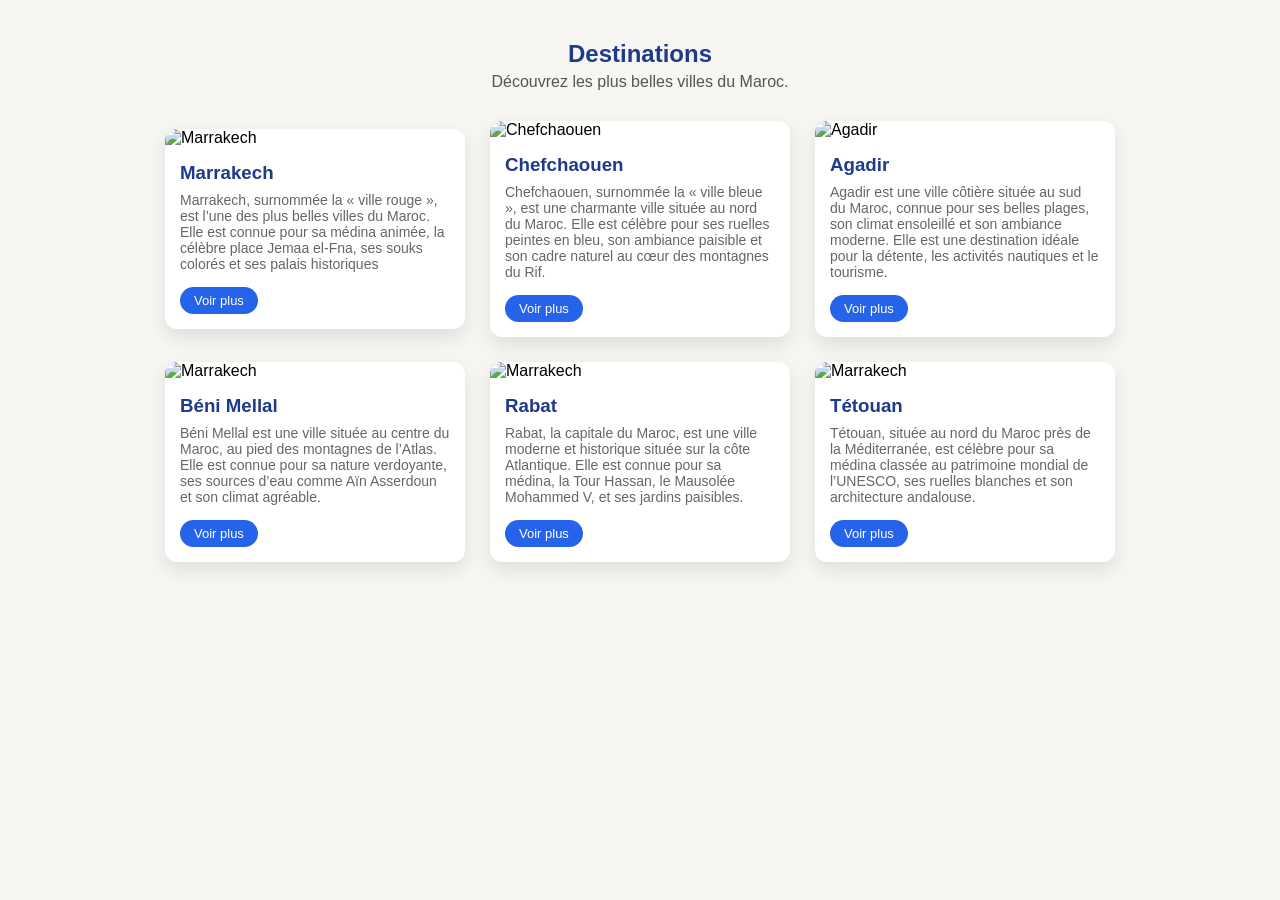
==== destination.html @ d420c32e "create contente of html and css style" ====
<!DOCTYPE html>
<html lang="fr">
<head>
  <meta charset="UTF-8">
  <title>Destinations</title>
  <link rel="stylesheet" href="destination.css">
</head>
<body>

<section class="destinations">
  <h2>Destinations</h2>
  <p class="subtitle">Découvrez les plus belles villes du Maroc.</p>

  <div class="cards">

    <!-- Card 1 -->
    <div class="card">
      <img src="https://i.pinimg.com/1200x/3c/f4/46/3cf446d4226e10e51436417461b921fc.jpg" alt="Marrakech">
      <div class="card-content">
        <h3>Marrakech</h3>
        <p>Marrakech, surnommée la « ville rouge », est l’une des plus belles villes du Maroc. Elle est connue pour sa médina animée, la célèbre place Jemaa el-Fna, ses souks colorés et ses palais historiques</p>
        <div class="card-footer">
          <button class="btn blue">Voir plus</button>
        </div>
      </div>
    </div>

    <!-- Card 2 -->
    <div class="card">
      <img src="https://i.pinimg.com/1200x/3b/2d/86/3b2d8616627a80fee344098222afe039.jpg" alt="Chefchaouen">
      <div class="card-content">
        <h3>Chefchaouen</h3>
        <p>Chefchaouen, surnommée la « ville bleue », est une charmante ville située au nord du Maroc. Elle est célèbre pour ses ruelles peintes en bleu, son ambiance paisible et son cadre naturel au cœur des montagnes du Rif.</p>
        <div class="card-footer">
          <button class="btn blue">Voir plus</button>
        </div>
      </div>
    </div>

    <!-- Card 3 -->
    <div class="card">
      <img src="https://i.pinimg.com/1200x/26/5e/0f/265e0f245bd1a801e289e5feec3fbb2e.jpg" alt="Agadir">
      <div class="card-content">
        <h3>Agadir</h3>
        <p>Agadir est une ville côtière située au sud du Maroc, connue pour ses belles plages, son climat ensoleillé et son ambiance moderne. Elle est une destination idéale pour la détente, les activités nautiques et le tourisme.</p>
        <div class="card-footer">
          <button class="btn blue">Voir plus</button>
        </div>
      </div>
    </div>
        <!-- Card 4 -->
    <div class="card">
      <img src="https://i.pinimg.com/1200x/5e/48/9f/5e489fa43fdaec6bc08195e0cb018854.jpg" alt="Marrakech">
      <div class="card-content">
        <h3>Béni Mellal</h3>
        <p>Béni Mellal est une ville située au centre du Maroc, au pied des montagnes de l’Atlas. Elle est connue pour sa nature verdoyante, ses sources d’eau comme Aïn Asserdoun et son climat agréable.</p>
        <div class="card-footer">
          <button class="btn blue">Voir plus</button>
        </div>
      </div>
    </div>
    <!-- crad 5 -->
        <div class="card">
      <img src="https://i.pinimg.com/1200x/ef/87/af/ef87afa5623f908f15ac6c4cedeae039.jpg" alt="Marrakech">
      <div class="card-content">
        <h3>Rabat</h3>
        <p>Rabat, la capitale du Maroc, est une ville moderne et historique située sur la côte Atlantique. Elle est connue pour sa médina, la Tour Hassan, le Mausolée Mohammed V, et ses jardins paisibles.</p>
        <div class="card-footer">
          <button class="btn blue">Voir plus</button>
        </div>
      </div>
    </div>
    <!-- card 6 -->
        <div class="card">
      <img src="https://i.pinimg.com/1200x/75/d3/9d/75d39d7845c890193401f53dd0d7910c.jpg" alt="Marrakech">
      <div class="card-content">
        <h3>Tétouan</h3>
        <p>Tétouan, située au nord du Maroc près de la Méditerranée, est célèbre pour sa médina classée au patrimoine mondial de l’UNESCO, ses ruelles blanches et son architecture andalouse.</p>
        <div class="card-footer">
          <button class="btn blue">Voir plus</button>
        </div>
      </div>
    </div>
  </div>
  
</section>

</body>
</html>
---- destination.css ----
* {
  margin: 0;
  padding: 0;
  box-sizing: border-box;
  font-family: Arial, sans-serif;
}

body {
  background: #f8f6f2;
  padding: 40px;
}

.destinations h2 {
    display: flex;
    justify-content: center;
  color: #1e3a8a;
  margin-bottom: 5px;
}

.subtitle {
    display: flex;
    justify-content: center;
  color: #555;
  margin-bottom: 30px;
}

.cards {
  display: flex;
  align-items: center;
  justify-content: center;
  gap: 25px;
  flex-wrap: wrap;
}

.card {
  background: #fff;
  width: 300px;
  border-radius: 12px;
  overflow: hidden;
  box-shadow: 0 8px 20px rgba(0,0,0,0.1);
}

.card img {
  width: 100%;
  height: 180px;
  object-fit: cover;
}

.card-content {
  padding: 15px;
}

.card-content h3 {
  color: #1e3a8a;
  margin-bottom: 8px;
}

.card-content p {
  font-size: 14px;
  color: #666;
  margin-bottom: 15px;
}

.card-footer {
  display: flex;
  align-items: center;
  gap: 10px;
}

.btn {
  border: none;
  padding: 6px 14px;
  border-radius: 20px;
  color: #fff;
  font-size: 13px;
  cursor: pointer;
}

.btn.blue {
  background: #2563eb;
}


.card-footer a {
  font-size: 13px;
  color: #2563eb;
  text-decoration: none;
}
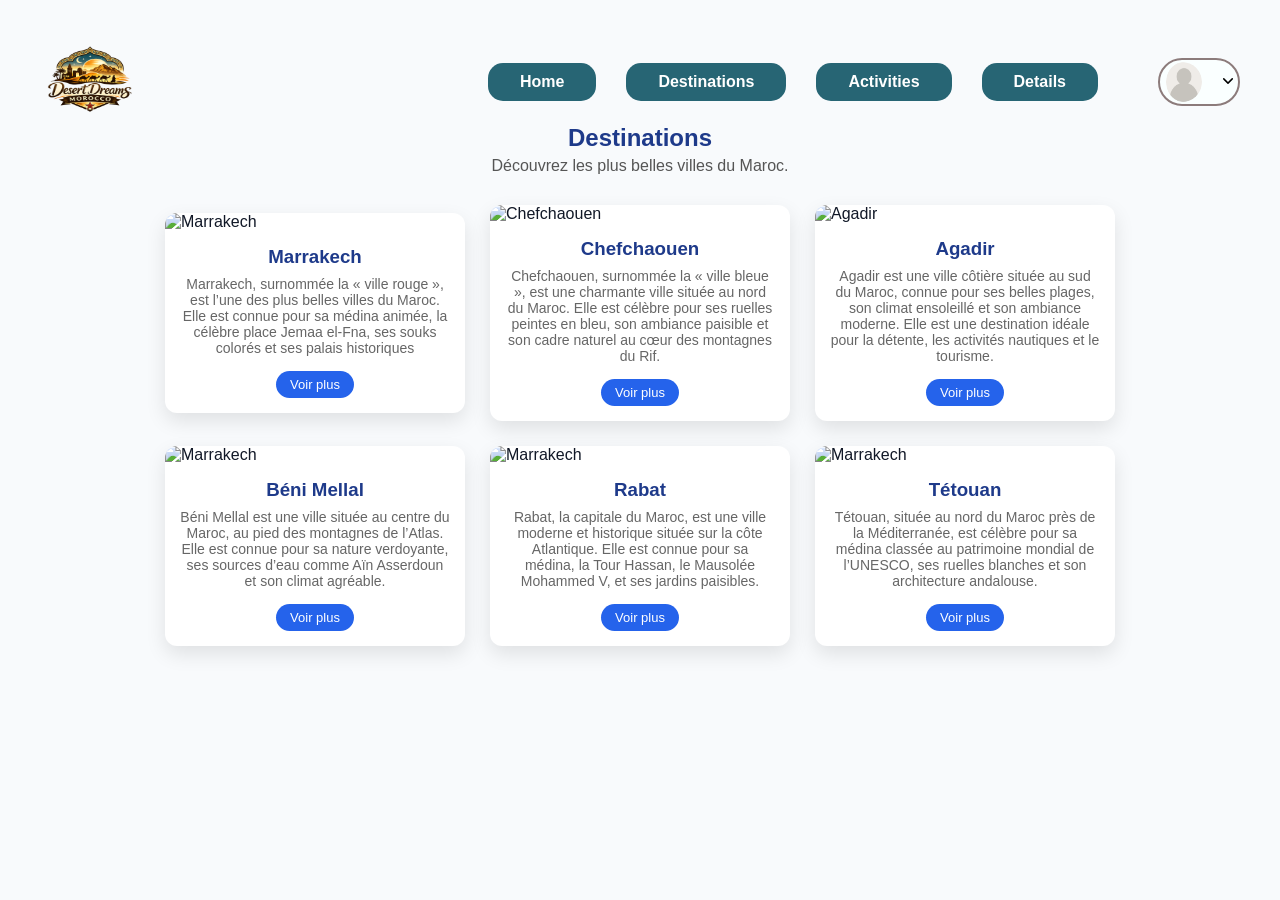
==== commit 464e89f1: "creation de nav bar" ====
--- a/destination.html
+++ b/destination.html
@@ -6,6 +6,68 @@
   <link rel="stylesheet" href="destination.css">
 </head>
 <body>
+  <!-- header -->
+  <header>
+      <div class="left_header">
+        <div class="morocco-logo">
+          <img src="image/newlogo.png" alt="logotourist" />
+        </div>
+      </div>
+      <div class="righ_header">
+        <div class="center">
+          <ul>
+            <li><a href="#">Home</a></li>
+            <li><a href="#">Destinations</a></li>
+            <li><a href="#">Activities</a></li>
+            <li><a href="#">Details</a></li>
+          </ul>
+        </div>
+        <div class="profilUser" style="background-color: rgb(250, 255, 255);">
+          <button type="button" class="icons">
+            <img src="image/user.png" alt="user" />
+            <svg
+              viewBox="0 0 48 48"
+              fill="none"
+              class="avatarIcon__TCd7 md__qDd_ amp-block"
+            >
+              <circle
+                cx="24"
+                cy="24"
+                r="24"
+                fill="var(--viator-color-neutral-70)"
+              ></circle>
+              <path
+                d="M42.132 39.782c-3.53-6.346-10.305-10.64-18.082-10.64-7.851 0-14.6 4.228-18.101 10.674.081-.148-.034.061 0 0C10.333 44.878 16.76 48 24.05 48c7.213 0 13.683-3.182 18.082-8.218z"
+                fill="var(--viator-color-white)"
+              ></path>
+              <circle
+                cx="24"
+                cy="17.357"
+                r="10.5"
+                fill="var(--viator-color-white)"
+              ></circle>
+            </svg>
+          </button>
+          <button
+            data-automation="discover-button"
+            type="button"
+            name="description"
+            class="icon1"
+          >
+            <svg width="16" height="16">
+              <path
+                d="M11.72 5.34a.75.75 0 111.06 1.06l-4.25 4.26c-.3.29-.77.29-1.06 0L3.22 6.4a.75.75 0 011.06-1.06L8 9.06l3.72-3.72z"
+              ></path>
+            </svg>
+          </button>
+        </div>
+      </div>
+      <div class="clickDiv" style="display: none">
+        <button type="button" class="sign-in">Sign In</button>
+        <button type="button" class="sign-up">SignUp</button>
+      </div>
+    </header>
+    <!-- ================ -->
 
 <section class="destinations">
   <h2>Destinations</h2>
--- a/destination.css
+++ b/destination.css
@@ -10,10 +10,214 @@
   background: #f8f6f2;
   padding: 40px;
 }
+/* header */
+* {
+  padding: 0%;
+  margin: 0%;
+}
+body {
+  font-family:
+    system-ui,
+    -apple-system,
+    BlinkMacSystemFont,
+    "Segoe UI",
+    Roboto,
+    Oxygen,
+    Ubuntu,
+    Cantarell,
+    "Open Sans",
+    "Helvetica Neue",
+    sans-serif;
+  background: #f8fafc;
+  color: #111827;
+}
+header {
+  display: flex;
+  justify-content: space-between;
+}
+.all-container {
+  width: 100%;
+  background-image: url("https://images.unsplash.com/photo-1507525428034-b723cf961d3e");
+  background-position: center;
+  background-repeat: no-repeat;
+  background-size: cover;
+  justify-content: center;
+  position: relative;
+  height: 100vh;
+  position: absolute;
+  transform: translate(-50%, -50%);
+  top: 50%;
+  left: 50%;
+  text-align: center;
+}
+.all-container nav {
+  width: 100%;
+  height: 60%;
+  align-items: flex-start;
+}
+nav h1 {
+  color: white;
+  font-size: 50px;
+}
+
+header .left_header,
+.right_header {
+  display: flex;
+  align-items: center;
+}
+header .center ul {
+  display: flex;
+  gap: 30px;
+  list-style-type: none;
+  text-decoration: none;
+  justify-content: end;
+}
+header .center ul li {
+  background-color: #276574;
+  padding: 10px 15px;
+  border-radius: 15px;
+}
+header .center ul li a {
+  margin: 0px 2px;
+  padding: 10px 15px;
+  text-decoration: none;
+  font-weight: 600;
+  color: white;
+
+  justify-content: space-between;
+}
+header .center ul li:hover,
+header .center ul li a:hover {
+  background-color: #f1f5f9;
+  color: black;
+}
+
+svg {
+  cursor: pointer;
+}
+.left_header .morocco-logo img {
+  width: 100px;
+  height: 80px;
+  border-radius: 50%;
+  margin: 0;
+}
+.righ_header {
+  display: flex;
+  align-items: center;
+  gap: 60px;
+}
+
+.righ_header > div {
+  display: flex;
+  align-items: center;
+  gap: 14px;
+}
+.righ_header button {
+  background: transparent;
+  border: none;
+  cursor: pointer;
+  padding: 6px;
+  border-radius: 50%;
+}
+.profilUser {
+  border: 2px solid rgb(140, 123, 123);
+  background: transparent;
+  cursor: pointer;
+  border-radius: 999px;
+}
+.profilUser button {
+  background: transparent;
+  border-radius: 999px;
+  cursor: pointer;
+  padding: 2px 2px;
+}
+.profilUser:hover {
+  background: #f1f5f9;
+}
+
+.icon {
+  fill: #111827;
+}
+button.icons {
+  display: flex;
+  align-items: center;
+}
+button.icons img {
+  width: 40px;
+  height: 40px;
+  border-radius: 50%;
+  padding-left: 4px;
+}
+#menu-icon {
+  display: none;
+}
+@media (max-width: 768px) {
+  header {
+    gap: 10px;
+    display: flex;
+  }
+  header > div {
+    gap: 20px;
+  }
+  header .discoverbutton,
+  header .icon1 {
+    display: none;
+  }
+  #menu-icon {
+    display: block;
+    font-size: 30px;
+  }
+  .inputGroup.labelinput,
+  .search-btn {
+    display: none;
+  }
+  .profilUser {
+    border: none;
+  }
+}
+.clickDiv {
+  position: absolute;
+  top: 70px;
+  right: 24px;
+  width: 200px;
+  background: none;
+  border-radius: 14px;
+  box-shadow: 0 12px 32px rgba(0, 0, 0, 0.15);
+  display: none;
+  flex-direction: column;
+  z-index: 999;
+}
+
+.clickDiv a {
+  padding: 12px 16px;
+  font-size: 14px;
+  font-weight: 500;
+  text-decoration: none;
+  color: #111827;
+  text-align: center;
+}
+
+.clickDiv a:hover {
+  background: #f1f5f9;
+}
+header .clickDiv .sign-up,
+.sign-in {
+  background-color: #276574;
+  color: white;
+  font-weight: 700;
+  padding: 10px 3rem;
+  text-align: center;
+  margin: 5px 1rem;
+  display: flex;
+  justify-content: center;
+  border-radius: 20px;
+  border: none;
+}
+/* ========== */
 
 .destinations h2 {
-    display: flex;
-    justify-content: center;
+  display: flex;
+  justify-content: center;
   color: #1e3a8a;
   margin-bottom: 5px;
 }
@@ -52,11 +256,15 @@
 }
 
 .card-content h3 {
+  display: flex;
+  justify-content: center;
   color: #1e3a8a;
   margin-bottom: 8px;
 }
 
 .card-content p {
+
+  text-align: center;
   font-size: 14px;
   color: #666;
   margin-bottom: 15px;
@@ -65,6 +273,7 @@
 .card-footer {
   display: flex;
   align-items: center;
+  justify-content: center;
   gap: 10px;
 }
 
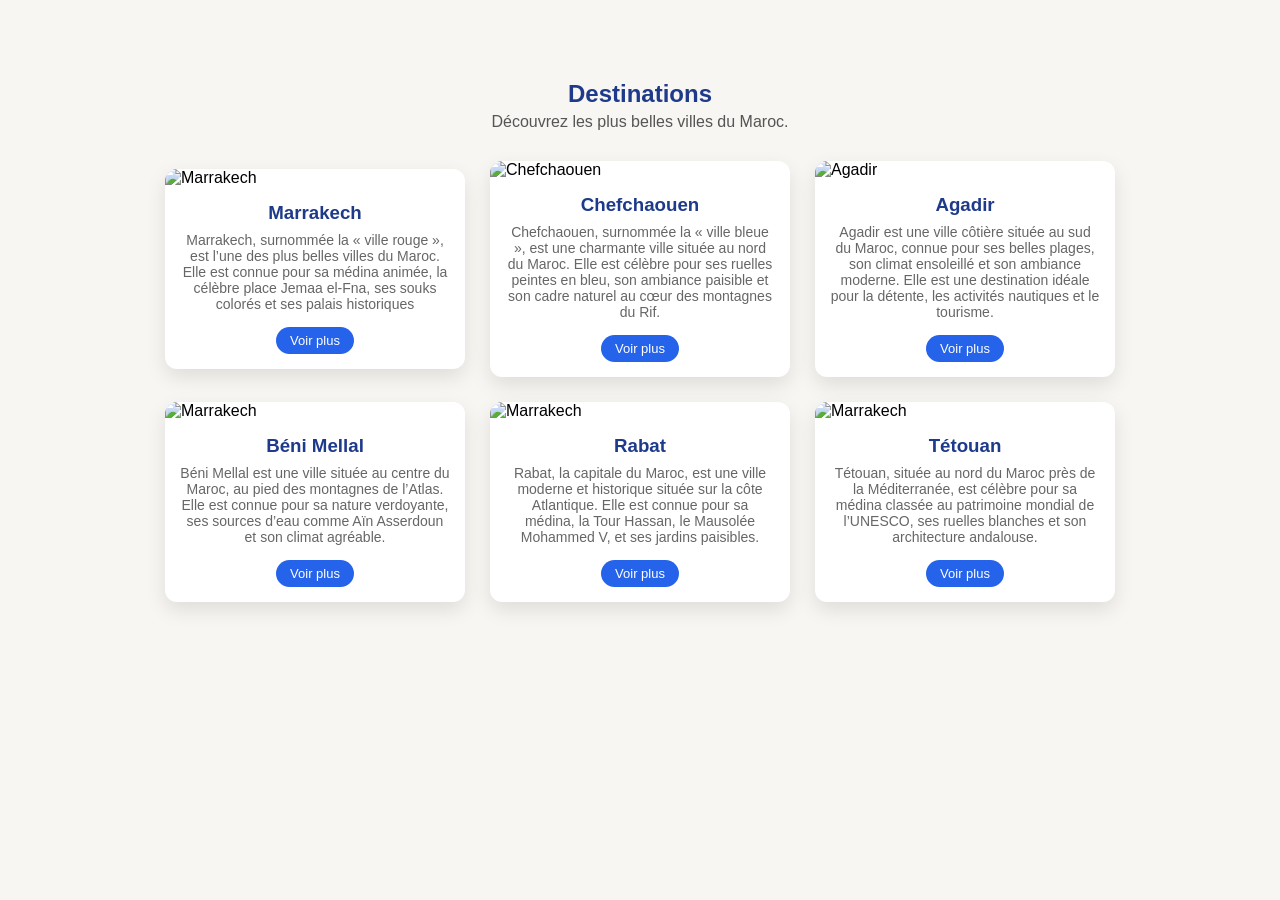
==== commit 476ebd7e: "sippremer le nav bare" ====
--- a/destination.html
+++ b/destination.html
@@ -7,66 +7,7 @@
 </head>
 <body>
   <!-- header -->
-  <header>
-      <div class="left_header">
-        <div class="morocco-logo">
-          <img src="image/newlogo.png" alt="logotourist" />
-        </div>
-      </div>
-      <div class="righ_header">
-        <div class="center">
-          <ul>
-            <li><a href="#">Home</a></li>
-            <li><a href="#">Destinations</a></li>
-            <li><a href="#">Activities</a></li>
-            <li><a href="#">Details</a></li>
-          </ul>
-        </div>
-        <div class="profilUser" style="background-color: rgb(250, 255, 255);">
-          <button type="button" class="icons">
-            <img src="image/user.png" alt="user" />
-            <svg
-              viewBox="0 0 48 48"
-              fill="none"
-              class="avatarIcon__TCd7 md__qDd_ amp-block"
-            >
-              <circle
-                cx="24"
-                cy="24"
-                r="24"
-                fill="var(--viator-color-neutral-70)"
-              ></circle>
-              <path
-                d="M42.132 39.782c-3.53-6.346-10.305-10.64-18.082-10.64-7.851 0-14.6 4.228-18.101 10.674.081-.148-.034.061 0 0C10.333 44.878 16.76 48 24.05 48c7.213 0 13.683-3.182 18.082-8.218z"
-                fill="var(--viator-color-white)"
-              ></path>
-              <circle
-                cx="24"
-                cy="17.357"
-                r="10.5"
-                fill="var(--viator-color-white)"
-              ></circle>
-            </svg>
-          </button>
-          <button
-            data-automation="discover-button"
-            type="button"
-            name="description"
-            class="icon1"
-          >
-            <svg width="16" height="16">
-              <path
-                d="M11.72 5.34a.75.75 0 111.06 1.06l-4.25 4.26c-.3.29-.77.29-1.06 0L3.22 6.4a.75.75 0 011.06-1.06L8 9.06l3.72-3.72z"
-              ></path>
-            </svg>
-          </button>
-        </div>
-      </div>
-      <div class="clickDiv" style="display: none">
-        <button type="button" class="sign-in">Sign In</button>
-        <button type="button" class="sign-up">SignUp</button>
-      </div>
-    </header>
+
     <!-- ================ -->
 
 <section class="destinations">
--- a/destination.css
+++ b/destination.css
@@ -11,211 +11,11 @@
   padding: 40px;
 }
 /* header */
-* {
-  padding: 0%;
-  margin: 0%;
-}
-body {
-  font-family:
-    system-ui,
-    -apple-system,
-    BlinkMacSystemFont,
-    "Segoe UI",
-    Roboto,
-    Oxygen,
-    Ubuntu,
-    Cantarell,
-    "Open Sans",
-    "Helvetica Neue",
-    sans-serif;
-  background: #f8fafc;
-  color: #111827;
-}
-header {
-  display: flex;
-  justify-content: space-between;
-}
-.all-container {
-  width: 100%;
-  background-image: url("https://images.unsplash.com/photo-1507525428034-b723cf961d3e");
-  background-position: center;
-  background-repeat: no-repeat;
-  background-size: cover;
-  justify-content: center;
-  position: relative;
-  height: 100vh;
-  position: absolute;
-  transform: translate(-50%, -50%);
-  top: 50%;
-  left: 50%;
-  text-align: center;
-}
-.all-container nav {
-  width: 100%;
-  height: 60%;
-  align-items: flex-start;
-}
-nav h1 {
-  color: white;
-  font-size: 50px;
-}
 
-header .left_header,
-.right_header {
-  display: flex;
-  align-items: center;
-}
-header .center ul {
-  display: flex;
-  gap: 30px;
-  list-style-type: none;
-  text-decoration: none;
-  justify-content: end;
-}
-header .center ul li {
-  background-color: #276574;
-  padding: 10px 15px;
-  border-radius: 15px;
-}
-header .center ul li a {
-  margin: 0px 2px;
-  padding: 10px 15px;
-  text-decoration: none;
-  font-weight: 600;
-  color: white;
-
-  justify-content: space-between;
-}
-header .center ul li:hover,
-header .center ul li a:hover {
-  background-color: #f1f5f9;
-  color: black;
-}
-
-svg {
-  cursor: pointer;
-}
-.left_header .morocco-logo img {
-  width: 100px;
-  height: 80px;
-  border-radius: 50%;
-  margin: 0;
-}
-.righ_header {
-  display: flex;
-  align-items: center;
-  gap: 60px;
-}
-
-.righ_header > div {
-  display: flex;
-  align-items: center;
-  gap: 14px;
-}
-.righ_header button {
-  background: transparent;
-  border: none;
-  cursor: pointer;
-  padding: 6px;
-  border-radius: 50%;
-}
-.profilUser {
-  border: 2px solid rgb(140, 123, 123);
-  background: transparent;
-  cursor: pointer;
-  border-radius: 999px;
-}
-.profilUser button {
-  background: transparent;
-  border-radius: 999px;
-  cursor: pointer;
-  padding: 2px 2px;
-}
-.profilUser:hover {
-  background: #f1f5f9;
-}
-
-.icon {
-  fill: #111827;
-}
-button.icons {
-  display: flex;
-  align-items: center;
-}
-button.icons img {
-  width: 40px;
-  height: 40px;
-  border-radius: 50%;
-  padding-left: 4px;
-}
-#menu-icon {
-  display: none;
-}
-@media (max-width: 768px) {
-  header {
-    gap: 10px;
-    display: flex;
-  }
-  header > div {
-    gap: 20px;
-  }
-  header .discoverbutton,
-  header .icon1 {
-    display: none;
-  }
-  #menu-icon {
-    display: block;
-    font-size: 30px;
-  }
-  .inputGroup.labelinput,
-  .search-btn {
-    display: none;
-  }
-  .profilUser {
-    border: none;
-  }
-}
-.clickDiv {
-  position: absolute;
-  top: 70px;
-  right: 24px;
-  width: 200px;
-  background: none;
-  border-radius: 14px;
-  box-shadow: 0 12px 32px rgba(0, 0, 0, 0.15);
-  display: none;
-  flex-direction: column;
-  z-index: 999;
-}
-
-.clickDiv a {
-  padding: 12px 16px;
-  font-size: 14px;
-  font-weight: 500;
-  text-decoration: none;
-  color: #111827;
-  text-align: center;
-}
-
-.clickDiv a:hover {
-  background: #f1f5f9;
-}
-header .clickDiv .sign-up,
-.sign-in {
-  background-color: #276574;
-  color: white;
-  font-weight: 700;
-  padding: 10px 3rem;
-  text-align: center;
-  margin: 5px 1rem;
-  display: flex;
-  justify-content: center;
-  border-radius: 20px;
-  border: none;
-}
 /* ========== */
 
 .destinations h2 {
+  margin-top: 40px;
   display: flex;
   justify-content: center;
   color: #1e3a8a;
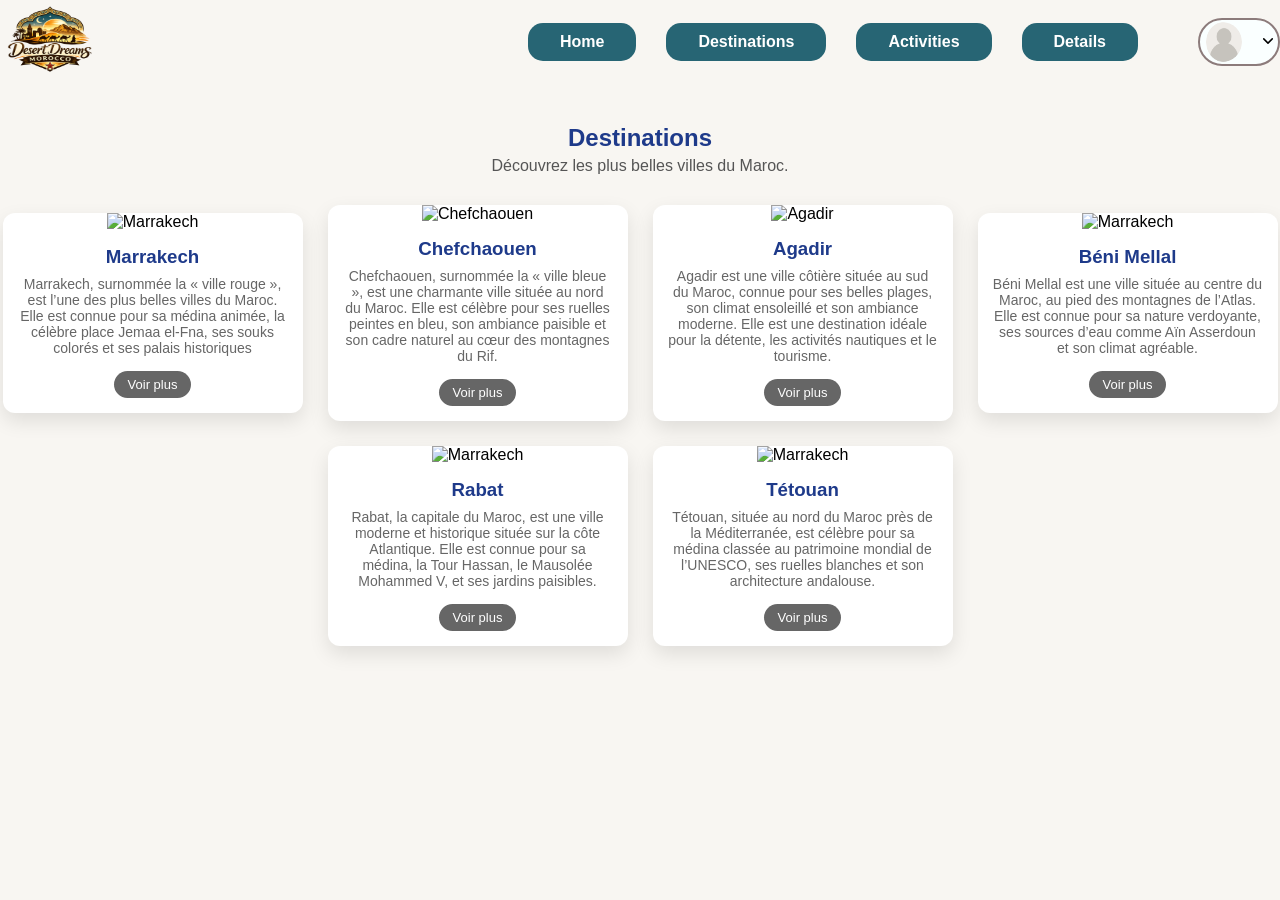
==== commit 05d44318: "modifier le header" ====
--- a/destination.html
+++ b/destination.html
@@ -7,6 +7,67 @@
 </head>
 <body>
   <!-- header -->
+    <div class="all-container">
+    <header>
+      <div class="left_header">
+        <div class="morocco-logo">
+          <img src="image/newlogo.png" alt="logotourist" />
+        </div>
+      </div>
+      <div class="righ_header">
+        <div class="center">
+          <ul>
+            <li><a href="#">Home</a></li>
+            <li><a href="#">Destinations</a></li>
+            <li><a href="#">Activities</a></li>
+            <li><a href="#">Details</a></li>
+          </ul>
+        </div>
+        <div class="profilUser" style="background-color: rgb(250, 255, 255);">
+          <button type="button" class="icons">
+            <img src="image/user.png" alt="user" />
+            <svg
+              viewBox="0 0 48 48"
+              fill="none"
+              class="avatarIcon__TCd7 md__qDd_ amp-block"
+            >
+              <circle
+                cx="24"
+                cy="24"
+                r="24"
+                fill="var(--viator-color-neutral-70)"
+              ></circle>
+              <path
+                d="M42.132 39.782c-3.53-6.346-10.305-10.64-18.082-10.64-7.851 0-14.6 4.228-18.101 10.674.081-.148-.034.061 0 0C10.333 44.878 16.76 48 24.05 48c7.213 0 13.683-3.182 18.082-8.218z"
+                fill="var(--viator-color-white)"
+              ></path>
+              <circle
+                cx="24"
+                cy="17.357"
+                r="10.5"
+                fill="var(--viator-color-white)"
+              ></circle>
+            </svg>
+          </button>
+          <button
+            data-automation="discover-button"
+            type="button"
+            name="description"
+            class="icon1"
+          >
+            <svg width="16" height="16">
+              <path
+                d="M11.72 5.34a.75.75 0 111.06 1.06l-4.25 4.26c-.3.29-.77.29-1.06 0L3.22 6.4a.75.75 0 011.06-1.06L8 9.06l3.72-3.72z"
+              ></path>
+            </svg>
+          </button>
+        </div>
+      </div>
+      <div class="clickDiv" style="display: none">
+        <button type="button" class="sign-in"><a href="signIn.html">Sign In</a></button>
+        <button type="button" class="sign-up"><a href="signUp.html">SignUp</a></button>
+      </div>
+    </header>
 
     <!-- ================ -->
 
@@ -23,7 +84,7 @@
         <h3>Marrakech</h3>
         <p>Marrakech, surnommée la « ville rouge », est l’une des plus belles villes du Maroc. Elle est connue pour sa médina animée, la célèbre place Jemaa el-Fna, ses souks colorés et ses palais historiques</p>
         <div class="card-footer">
-          <button class="btn blue">Voir plus</button>
+          <button class="btn green">Voir plus</button>
         </div>
       </div>
     </div>
@@ -35,7 +96,7 @@
         <h3>Chefchaouen</h3>
         <p>Chefchaouen, surnommée la « ville bleue », est une charmante ville située au nord du Maroc. Elle est célèbre pour ses ruelles peintes en bleu, son ambiance paisible et son cadre naturel au cœur des montagnes du Rif.</p>
         <div class="card-footer">
-          <button class="btn blue">Voir plus</button>
+          <button class="btn green">Voir plus</button>
         </div>
       </div>
     </div>
@@ -47,7 +108,7 @@
         <h3>Agadir</h3>
         <p>Agadir est une ville côtière située au sud du Maroc, connue pour ses belles plages, son climat ensoleillé et son ambiance moderne. Elle est une destination idéale pour la détente, les activités nautiques et le tourisme.</p>
         <div class="card-footer">
-          <button class="btn blue">Voir plus</button>
+          <button class="btn green">Voir plus</button>
         </div>
       </div>
     </div>
@@ -58,7 +119,7 @@
         <h3>Béni Mellal</h3>
         <p>Béni Mellal est une ville située au centre du Maroc, au pied des montagnes de l’Atlas. Elle est connue pour sa nature verdoyante, ses sources d’eau comme Aïn Asserdoun et son climat agréable.</p>
         <div class="card-footer">
-          <button class="btn blue">Voir plus</button>
+          <button class="btn green">Voir plus</button>
         </div>
       </div>
     </div>
@@ -69,7 +130,7 @@
         <h3>Rabat</h3>
         <p>Rabat, la capitale du Maroc, est une ville moderne et historique située sur la côte Atlantique. Elle est connue pour sa médina, la Tour Hassan, le Mausolée Mohammed V, et ses jardins paisibles.</p>
         <div class="card-footer">
-          <button class="btn blue">Voir plus</button>
+          <button class="btn green">Voir plus</button>
         </div>
       </div>
     </div>
@@ -80,7 +141,7 @@
         <h3>Tétouan</h3>
         <p>Tétouan, située au nord du Maroc près de la Méditerranée, est célèbre pour sa médina classée au patrimoine mondial de l’UNESCO, ses ruelles blanches et son architecture andalouse.</p>
         <div class="card-footer">
-          <button class="btn blue">Voir plus</button>
+          <button class="btn green">Voir plus</button>
         </div>
       </div>
     </div>
--- a/destination.css
+++ b/destination.css
@@ -11,6 +11,123 @@
   padding: 40px;
 }
 /* header */
+header {
+  display: flex;
+  justify-content: space-between;
+}
+
+.all-container {
+  width: 100%;
+
+  justify-content: center;
+  position: absolute;
+  height: 100vh;
+  transform: translate(-50%, -50%);
+  top: 50%;
+  left: 50%;
+  text-align: center;
+}
+.all-container nav {
+  width: 100%;
+  height: 60%;
+  align-items: flex-start;
+}
+nav h1 {
+  color: white;
+  font-size: 50px;
+}
+
+header .left_header,
+.right_header {
+  display: flex;
+  align-items: center;
+}
+header .center ul {
+  display: flex;
+  gap: 30px;
+  list-style-type: none;
+  text-decoration: none;
+  justify-content: end;
+}
+header .center ul li {
+  background-color: #276574;
+  padding: 10px 15px;
+  border-radius: 15px;
+}
+header .center ul li a {
+  margin: 0px 2px;
+  padding: 10px 15px;
+  text-decoration: none;
+  font-weight: 600;
+  color: white;
+
+  justify-content: space-between;
+}
+header .center ul li:hover,
+header .center ul li a:hover {
+  background-color: #f1f5f9;
+  color: black;
+}
+
+svg {
+  cursor: pointer;
+}
+.left_header .morocco-logo img {
+  width: 100px;
+  height: 80px;
+  border-radius: 50%;
+  margin: 0;
+}
+.righ_header {
+  display: flex;
+  align-items: center;
+  gap: 60px;
+}
+
+.righ_header > div {
+  display: flex;
+  align-items: center;
+  gap: 14px;
+}
+.righ_header button {
+  background: transparent;
+  border: none;
+  cursor: pointer;
+  padding: 6px;
+  border-radius: 50%;
+}
+.profilUser {
+  border: 2px solid rgb(140, 123, 123);
+  background: transparent;
+  cursor: pointer;
+  border-radius: 999px;
+}
+.profilUser button {
+  background: transparent;
+  border-radius: 999px;
+  cursor: pointer;
+  padding: 2px 2px;
+}
+.profilUser:hover {
+  background: #f1f5f9;
+}
+
+.icon {
+  fill: #111827;
+}
+button.icons {
+  display: flex;
+  align-items: center;
+}
+button.icons img {
+  width: 40px;
+  height: 40px;
+  border-radius: 50%;
+  padding-left: 4px;
+}
+#menu-icon {
+  display: none;
+}
 
 /* ========== */
 
@@ -86,8 +203,8 @@
   cursor: pointer;
 }
 
-.btn.blue {
-  background: #2563eb;
+.btn.green {
+  background: #666;
 }
 
 
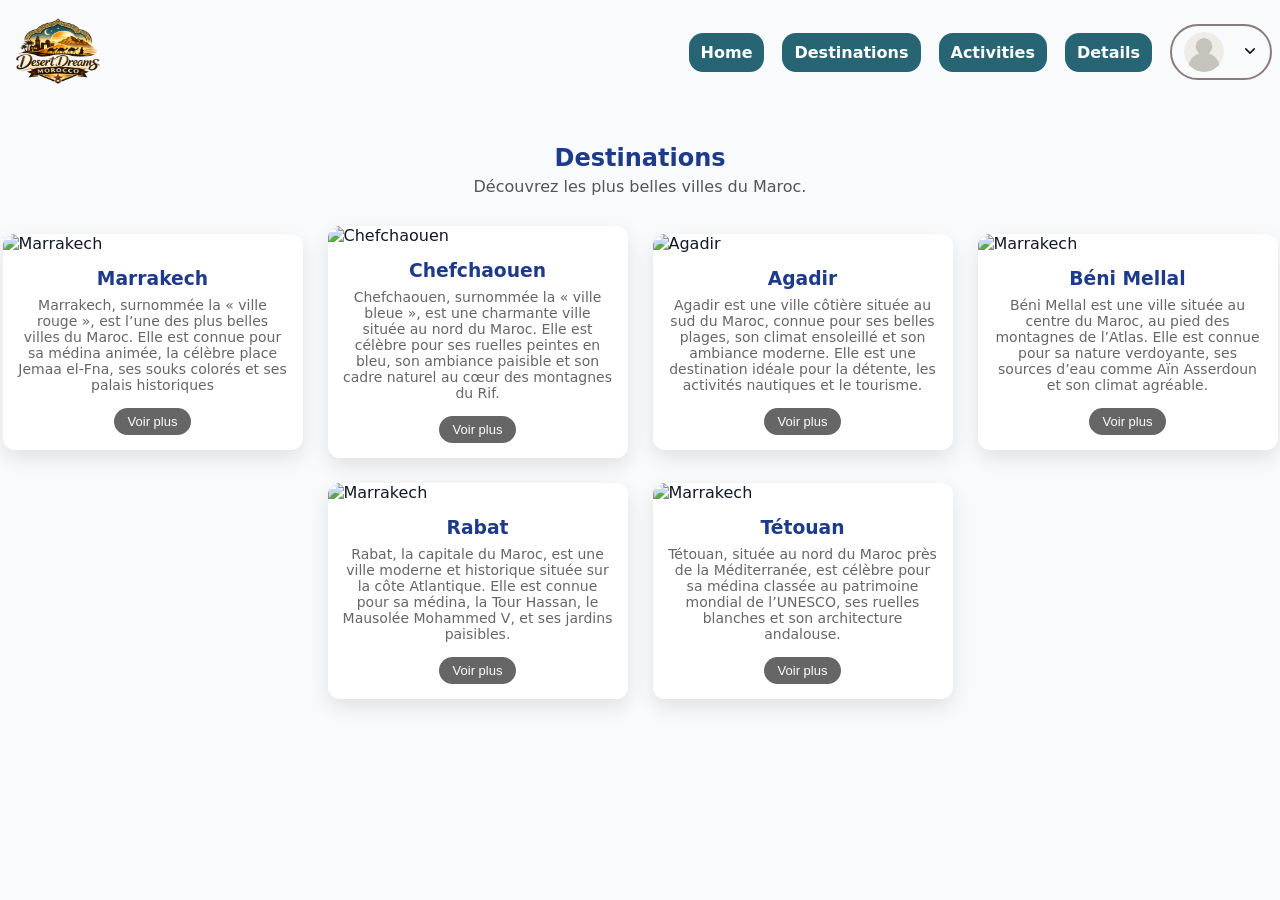
==== commit 4f1bac2b: "Final merge combine all team branches" ====
--- a/destination.html
+++ b/destination.html
@@ -4,72 +4,51 @@
   <meta charset="UTF-8">
   <title>Destinations</title>
   <link rel="stylesheet" href="destination.css">
+  <link rel="stylesheet" href="style.css">
 </head>
 <body>
-  <!-- header -->
-    <div class="all-container">
-    <header>
-      <div class="left_header">
-        <div class="morocco-logo">
-          <img src="image/newlogo.png" alt="logotourist" />
-        </div>
-      </div>
-      <div class="righ_header">
-        <div class="center">
-          <ul>
-            <li><a href="#">Home</a></li>
-            <li><a href="#">Destinations</a></li>
-            <li><a href="#">Activities</a></li>
-            <li><a href="#">Details</a></li>
-          </ul>
-        </div>
-        <div class="profilUser" style="background-color: rgb(250, 255, 255);">
-          <button type="button" class="icons">
-            <img src="image/user.png" alt="user" />
-            <svg
-              viewBox="0 0 48 48"
-              fill="none"
-              class="avatarIcon__TCd7 md__qDd_ amp-block"
-            >
-              <circle
-                cx="24"
-                cy="24"
-                r="24"
-                fill="var(--viator-color-neutral-70)"
-              ></circle>
-              <path
-                d="M42.132 39.782c-3.53-6.346-10.305-10.64-18.082-10.64-7.851 0-14.6 4.228-18.101 10.674.081-.148-.034.061 0 0C10.333 44.878 16.76 48 24.05 48c7.213 0 13.683-3.182 18.082-8.218z"
-                fill="var(--viator-color-white)"
-              ></path>
-              <circle
-                cx="24"
-                cy="17.357"
-                r="10.5"
-                fill="var(--viator-color-white)"
-              ></circle>
-            </svg>
-          </button>
-          <button
-            data-automation="discover-button"
-            type="button"
-            name="description"
-            class="icon1"
-          >
-            <svg width="16" height="16">
-              <path
-                d="M11.72 5.34a.75.75 0 111.06 1.06l-4.25 4.26c-.3.29-.77.29-1.06 0L3.22 6.4a.75.75 0 011.06-1.06L8 9.06l3.72-3.72z"
-              ></path>
-            </svg>
-          </button>
-        </div>
-      </div>
-      <div class="clickDiv" style="display: none">
-        <button type="button" class="sign-in"><a href="signIn.html">Sign In</a></button>
-        <button type="button" class="sign-up"><a href="signUp.html">SignUp</a></button>
-      </div>
-    </header>
+    <header class="site-header">
+  <div class="left_header">
+    <div class="morocco-logo">
+     <a href="index.html"><img src="./image/newlogo.png" alt="logotourist" /></a> 
+    </div>
+  </div>
 
-    <!-- ================ -->
+  <input type="checkbox" id="nav-toggle" class="nav-toggle" />
+  <label for="nav-toggle" class="nav-btn" aria-label="Open menu">
+    <span></span><span></span><span></span>
+  </label>
+
+  <div class="righ_header">
+    <div class="center">
+      <ul>
+        <li><a href="index.html">Home</a></li>
+        <li><a href="destination.html">Destinations</a></li>
+        <li><a href="web.html">Activities</a></li>
+        <li><a href="detail.html">Details</a></li>
+      </ul>
+    </div>
+
+    <div class="profilUser">
+      <button type="button" class="icons">
+        <img src="/image/user.png" alt="user" />
+      </button>
+      <button type="button" class="icon1">
+        <svg width="16" height="16">
+          <path
+            d="M11.72 5.34a.75.75 0 111.06 1.06l-4.25 4.26c-.3.29-.77.29-1.06 0L3.22 6.4a.75.75 0 011.06-1.06L8 9.06l3.72-3.72z"
+          ></path>
+        </svg>
+      </button>
+    </div>
+
+    <div class="clickDiv">
+      <a href="signIn.html">Sign In</a>
+      <a href="signUp.html">SignUp</a>
+    </div>
+  </div>
+</header>
+
 
 <section class="destinations">
   <h2>Destinations</h2>
--- a/destination.css
+++ b/destination.css
@@ -1,136 +1,3 @@
-
-* {
-  margin: 0;
-  padding: 0;
-  box-sizing: border-box;
-  font-family: Arial, sans-serif;
-}
-
-body {
-  background: #f8f6f2;
-  padding: 40px;
-}
-/* header */
-header {
-  display: flex;
-  justify-content: space-between;
-}
-
-.all-container {
-  width: 100%;
-
-  justify-content: center;
-  position: absolute;
-  height: 100vh;
-  transform: translate(-50%, -50%);
-  top: 50%;
-  left: 50%;
-  text-align: center;
-}
-.all-container nav {
-  width: 100%;
-  height: 60%;
-  align-items: flex-start;
-}
-nav h1 {
-  color: white;
-  font-size: 50px;
-}
-
-header .left_header,
-.right_header {
-  display: flex;
-  align-items: center;
-}
-header .center ul {
-  display: flex;
-  gap: 30px;
-  list-style-type: none;
-  text-decoration: none;
-  justify-content: end;
-}
-header .center ul li {
-  background-color: #276574;
-  padding: 10px 15px;
-  border-radius: 15px;
-}
-header .center ul li a {
-  margin: 0px 2px;
-  padding: 10px 15px;
-  text-decoration: none;
-  font-weight: 600;
-  color: white;
-
-  justify-content: space-between;
-}
-header .center ul li:hover,
-header .center ul li a:hover {
-  background-color: #f1f5f9;
-  color: black;
-}
-
-svg {
-  cursor: pointer;
-}
-.left_header .morocco-logo img {
-  width: 100px;
-  height: 80px;
-  border-radius: 50%;
-  margin: 0;
-}
-.righ_header {
-  display: flex;
-  align-items: center;
-  gap: 60px;
-}
-
-.righ_header > div {
-  display: flex;
-  align-items: center;
-  gap: 14px;
-}
-.righ_header button {
-  background: transparent;
-  border: none;
-  cursor: pointer;
-  padding: 6px;
-  border-radius: 50%;
-}
-.profilUser {
-  border: 2px solid rgb(140, 123, 123);
-  background: transparent;
-  cursor: pointer;
-  border-radius: 999px;
-}
-.profilUser button {
-  background: transparent;
-  border-radius: 999px;
-  cursor: pointer;
-  padding: 2px 2px;
-}
-.profilUser:hover {
-  background: #f1f5f9;
-}
-
-.icon {
-  fill: #111827;
-}
-button.icons {
-  display: flex;
-  align-items: center;
-}
-button.icons img {
-  width: 40px;
-  height: 40px;
-  border-radius: 50%;
-  padding-left: 4px;
-}
-#menu-icon {
-  display: none;
-}
-
-/* ========== */
-
 .destinations h2 {
   margin-top: 40px;
   display: flex;
@@ -140,8 +7,8 @@
 }
 
 .subtitle {
-    display: flex;
-    justify-content: center;
+  display: flex;
+  justify-content: center;
   color: #555;
   margin-bottom: 30px;
 }
@@ -159,7 +26,7 @@
   width: 300px;
   border-radius: 12px;
   overflow: hidden;
-  box-shadow: 0 8px 20px rgba(0,0,0,0.1);
+  box-shadow: 0 8px 20px rgba(0, 0, 0, 0.1);
 }
 
 .card img {
@@ -180,7 +47,6 @@
 }
 
 .card-content p {
-
   text-align: center;
   font-size: 14px;
   color: #666;
@@ -207,7 +73,6 @@
   background: #666;
 }
 
-
 .card-footer a {
   font-size: 13px;
   color: #2563eb;
--- a/style.css
+++ b/style.css
@@ -0,0 +1,573 @@
+* {
+  padding: 0;
+  margin: 0;
+  box-sizing: border-box;
+}
+.all-container {
+  width: 100%;
+  background-image: url("https://images.unsplash.com/photo-1507525428034-b723cf961d3e");
+  background-position: center;
+  background-repeat: no-repeat;
+  background-size: cover;
+  justify-content: center;
+  position: absolute;
+  height: 100vh;
+  transform: translate(-50%, -50%);
+  top: 50%;
+  left: 50%;
+  text-align: center;
+}
+
+.all-container nav {
+  width: 100%;
+  height: 60%;
+  align-items: flex-start;
+}
+
+nav h1 {
+  color: #fff;
+  font-size: 50px;
+}
+
+body {
+  font-family:
+    system-ui,
+    -apple-system,
+    BlinkMacSystemFont,
+    "Segoe UI",
+    Roboto,
+    Oxygen,
+    Ubuntu,
+    Cantarell,
+    "Open Sans",
+    "Helvetica Neue",
+    sans-serif;
+  background: #f8fafc;
+  color: #111827;
+}
+
+.site-header {
+  width: 100%;
+  display: flex;
+  justify-content: space-between;
+  align-items: center;
+  gap: 16px;
+  padding: 12px 8px;
+}
+
+.left_header {
+  display: flex;
+  align-items: center;
+}
+
+.morocco-logo img {
+  width: 100px;
+  height: 80px;
+  border-radius: 50%;
+  display: block;
+}
+
+.righ_header {
+  display: flex;
+  align-items: center;
+  gap: 18px;
+  position: relative;
+}
+
+.center ul {
+  display: flex;
+  align-items: center;
+  gap: 18px;
+  list-style: none;
+}
+
+.center ul li {
+  background: #276574;
+  border-radius: 14px;
+}
+
+.center ul li a {
+  display: block;
+  padding: 10px 12px;
+  text-decoration: none;
+  font-weight: 700;
+  color: #fff;
+}
+
+.center ul li:hover {
+  background: #f1f5f9;
+}
+
+.center ul li:hover a {
+  color: #000;
+}
+
+.profilUser {
+  border: 2px solid rgb(140, 123, 123);
+  border-radius: 999px;
+  display: flex;
+  align-items: center;
+  gap: 6px;
+  padding: 2px 6px;
+}
+
+.profilUser button {
+  border: none;
+  background: transparent;
+  cursor: pointer;
+  padding: 4px 6px;
+  border-radius: 999px;
+}
+
+button.icons {
+  display: flex;
+  align-items: center;
+}
+
+button.icons img {
+  width: 40px;
+  height: 40px;
+  border-radius: 50%;
+  display: block;
+}
+
+.icon1 svg path {
+  fill: #111;
+}
+
+.clickDiv {
+  position: absolute;
+  top: calc(100% + 10px);
+  right: 0;
+  width: 100px;
+  display: none;
+  flex-direction: column;
+  gap: 8px;
+  z-index: 999;
+}
+
+.clickDiv a {
+  width: 80px;
+  padding: 6px 6px;
+  font-weight: 700;
+  text-decoration: none;
+  color: #fff;
+  background: #276574;
+  border-radius: 18px;
+  text-align: center;
+  justify-content: end;
+}
+
+.clickDiv a:hover {
+  background: #f1f5f9;
+  color: #000;
+}
+
+.profilUser:hover + .clickDiv,
+.profilUser:focus-within + .clickDiv {
+  display: flex;
+}
+
+.nav-toggle {
+  display: none;
+}
+
+.nav-btn {
+  display: none;
+  width: 44px;
+  height: 44px;
+  border-radius: 12px;
+  cursor: pointer;
+  align-items: center;
+  justify-content: center;
+  gap: 6px;
+  flex-direction: column;
+  background: #276574;
+}
+
+.nav-btn span {
+  width: 22px;
+  height: 2px;
+  background: #fff;
+  display: block;
+  border-radius: 2px;
+}
+
+@media (max-width: 768px) {
+  .site-header {
+    display: grid;
+    grid-template-columns: 1fr auto;
+    align-items: center;
+    gap: 10px;
+    padding: 12px 12px;
+  }
+
+  .morocco-logo img {
+    width: 78px;
+    height: 60px;
+  }
+
+  .nav-btn {
+    display: flex;
+    justify-self: end;
+  }
+
+  .righ_header {
+    grid-column: 1 / -1;
+    width: 100%;
+    display: none;
+    flex-direction: column;
+    align-items: stretch;
+    gap: 12px;
+    padding-top: 8px;
+  }
+
+  .center ul {
+    width: 100%;
+    flex-direction: column;
+    gap: 10px;
+  }
+
+  .center ul li a {
+    width: 100%;
+    text-align: center;
+    padding: 12px 14px;
+  }
+
+  .profilUser {
+    width: max-content;
+    margin: 0 auto;
+    border: none;
+    background: rgba(255, 255, 255, 0.15);
+  }
+
+  .clickDiv {
+    position: static;
+    width: min(320px, 92%);
+    margin: 0 auto;
+  }
+
+  .profilUser:hover + .clickDiv,
+  .profilUser:focus-within + .clickDiv {
+    display: flex;
+  }
+
+  .nav-toggle:checked ~ .righ_header {
+    display: flex;
+  }
+}
+
+@media (max-width: 420px) {
+  .nav-btn {
+    width: 42px;
+    height: 42px;
+  }
+
+  button.icons img {
+    width: 34px;
+    height: 34px;
+  }
+}
+
+.Sign-container {
+  width: 500px;
+  height: 100%;
+  justify-content: center;
+  align-items: center;
+  position: absolute;
+  text-align: center;
+  top: 12rem;
+  right: 0;
+  left: 0;
+  bottom: 0;
+  margin: auto;
+  padding: 0px;
+  background-color: #f7fff2;
+  border-radius: 14px;
+}
+
+.Sign-container.sign-in {
+  width: 500px;
+  background-color: #f7fff2;
+  text-align: center;
+  border-radius: 14px;
+  padding: 10px 40px;
+  display: flex;
+  flex-direction: column;
+  justify-content: center;
+}
+
+.Sign-container h3 {
+  color: #000;
+}
+
+.Sign-container p {
+  color: #5c5e5a;
+  width: 210px;
+  text-align: center;
+  padding: 1rem;
+  margin: 0 auto;
+}
+
+.Sign-container .form {
+  padding: 1rem 2rem;
+  text-align: start;
+}
+
+.Sign-container .form .fullname,
+.Sign-container .form .email,
+.Sign-container .form .password {
+  border: none;
+  border-bottom: 1px solid #000;
+  outline: none;
+  width: 100%;
+  height: 2.3rem;
+  background-color: #f7fff2;
+}
+
+.Sign-container .form .input-group {
+  position: relative;
+  width: 100%;
+}
+
+.Sign-container .form i {
+  position: absolute;
+  top: 30%;
+  right: 0;
+  color: rgb(211, 212, 213);
+}
+
+.form .input-condition {
+  padding-top: 2rem;
+  text-align: center;
+  width: 100%;
+}
+
+.form .input-condition .button-signIn {
+  margin: 0;
+}
+
+.form .input-condition button {
+  padding: 0.8rem 3.5rem;
+  border: none;
+  background-color: #8bbfcc;
+  font-weight: 700;
+  color: #fff;
+  border-radius: 30px;
+  margin-top: 2rem;
+  width: 80%;
+  font-size: 30;
+}
+
+.form .input-condition button:hover {
+  background-color: #276574;
+}
+
+.Sign-container .form label {
+  color: #1d1e1d;
+}
+
+.Sign-container .form label span {
+  color: #5c5e5a;
+  margin-left: 5px;
+}
+
+.Sign-container .form span {
+  color: #333;
+}
+
+.Sign-container .userIcons {
+  width: 50px;
+  height: 50px;
+}
+
+.rederect-lien p {
+  font-size: small;
+}
+
+@media (max-width: 992px) {
+  header {
+    padding: 10px 14px;
+  }
+
+  .righ_header {
+    gap: 22px;
+  }
+
+  header .center ul {
+    gap: 14px;
+  }
+
+  header .center ul li {
+    padding: 8px 10px;
+  }
+
+  header .center ul li a {
+    padding: 8px 10px;
+    font-size: 14px;
+  }
+
+  .left_header .morocco-logo img {
+    width: 86px;
+    height: 66px;
+  }
+
+  .clickDiv {
+    right: 14px;
+    top: 68px;
+    width: 190px;
+  }
+
+  nav h1 {
+    font-size: 40px;
+  }
+
+  .Sign-container {
+    /* width: min(92%, 520px); */
+    width: 100%;
+    height: 100vh;
+  }
+
+  .Sign-container.sign-in {
+    width: min(92%, 440px);
+  }
+}
+
+@media (max-width: 768px) {
+  header {
+    flex-wrap: wrap;
+    justify-content: center;
+    gap: 10px;
+  }
+
+  .left_header {
+    width: 100%;
+    justify-content: center;
+  }
+
+  .righ_header,
+  .right_header {
+    width: 100%;
+    justify-content: center;
+    gap: 12px;
+    flex-wrap: wrap;
+  }
+
+  header .center ul {
+    justify-content: center;
+    gap: 10px;
+  }
+
+  header .center ul li {
+    border-radius: 12px;
+    padding: 8px 10px;
+  }
+
+  header .center ul li a {
+    padding: 8px 10px;
+    font-size: 13px;
+  }
+
+  .profilUser {
+    border: none;
+  }
+
+  .clickDiv {
+    top: 120px;
+    right: 12px;
+    width: 180px;
+  }
+
+  nav h1 {
+    font-size: 34px;
+    padding: 0 12px;
+  }
+
+  .Sign-container {
+    width: min(92%, 520px);
+    padding-bottom: 18px;
+  }
+
+  .Sign-container .form {
+    padding: 1rem 1.2rem;
+  }
+
+  .form .input-condition button {
+    width: 90%;
+    padding: 0.7rem 2rem;
+  }
+}
+
+@media (max-width: 768px) {
+  header {
+    flex-direction: column;
+    align-items: center;
+    justify-content: center;
+    gap: 10px;
+    padding: 12px 12px;
+  }
+
+  .righ_header,
+  .right_header {
+    width: 100%;
+    justify-content: center;
+    flex-wrap: wrap;
+    gap: 10px;
+  }
+
+  .center {
+    width: 100%;
+  }
+
+  .center ul {
+    justify-content: center;
+    gap: 10px;
+  }
+
+  .center ul li {
+    padding: 8px 10px;
+    border-radius: 12px;
+  }
+
+  .center ul li a {
+    font-size: 13px;
+  }
+
+  .profilUser {
+    border: none;
+  }
+
+  .clickDiv {
+    right: 50%;
+    transform: translateX(50%);
+    width: 220px;
+  }
+
+  nav h1 {
+    font-size: 32px;
+  }
+  .Sign-container {
+    position: relative;
+    margin: 18px auto;
+  }
+}
+
+@media (max-width: 480px) {
+  .left_header .morocco-logo img {
+    width: 74px;
+    height: 58px;
+  }
+  button.icons img {
+    width: 34px;
+    height: 34px;
+  }
+  nav h1 {
+    font-size: 26px;
+  }
+  .clickDiv {
+    width: 210px;
+  }
+  .clickDiv a {
+    font-size: 16px;
+  }
+}
